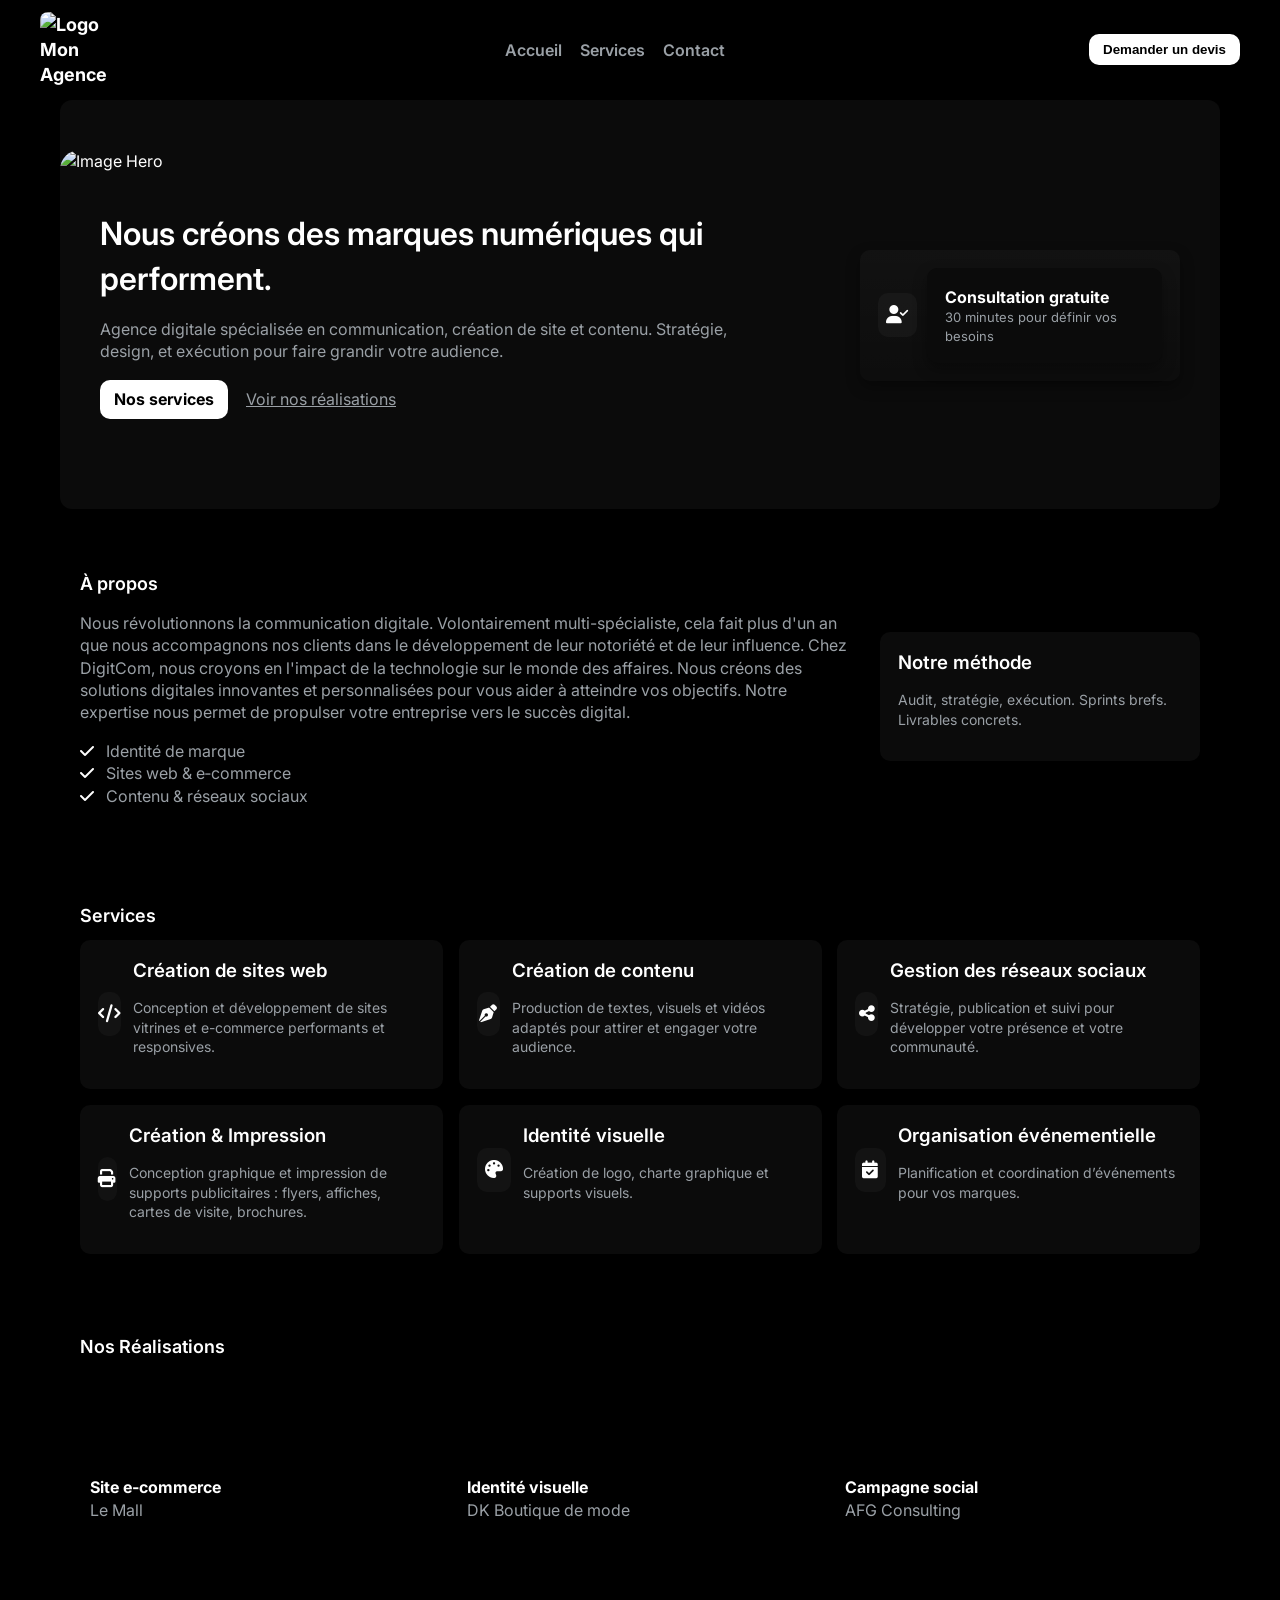
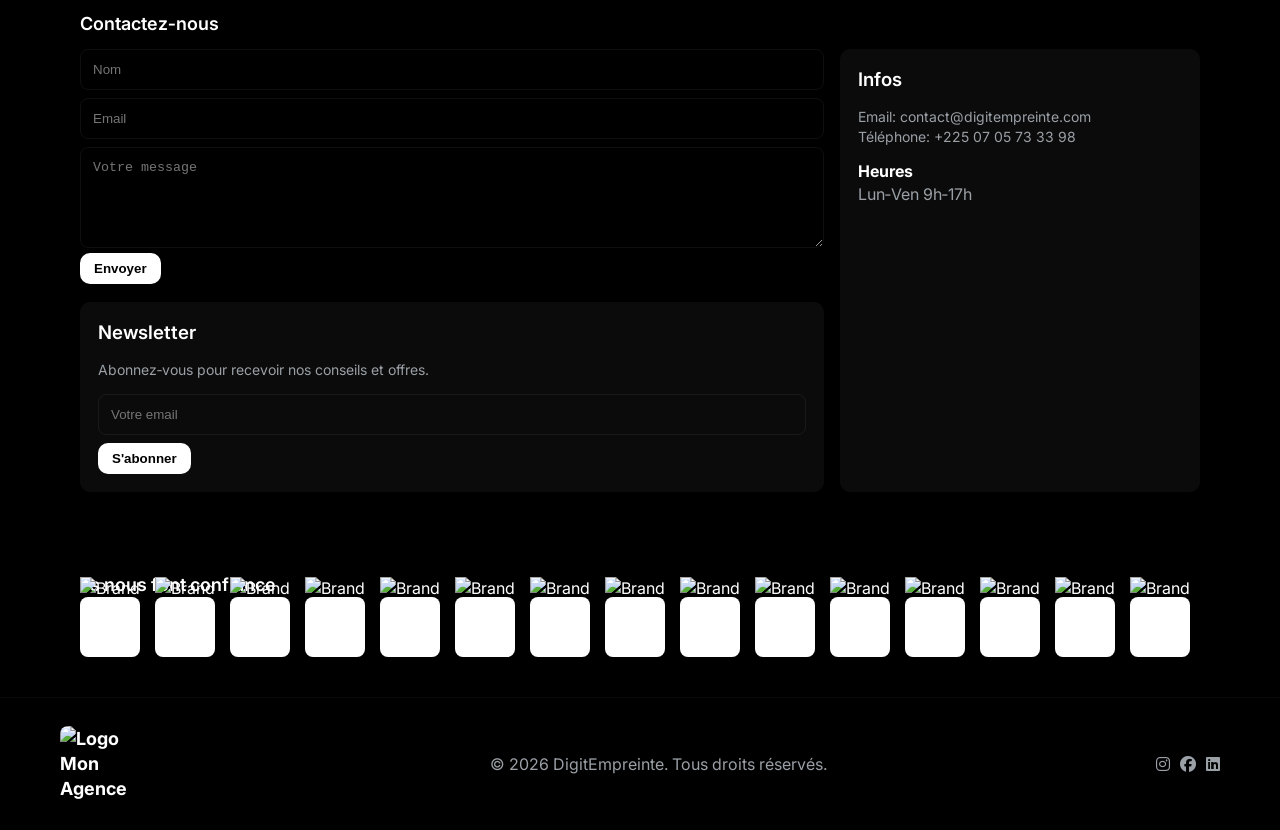
==== index.html @ fe8e8ead "Add files via upload" ====
<!doctype html>
<html lang="fr">
<head>
    <meta charset="utf-8">
    <meta name="viewport" content="width=device-width,initial-scale=1">
    <title>DigitEmpreinte</title>
    <link rel="preconnect" href="https://fonts.gstatic.com">
    <link href="https://fonts.googleapis.com/css2?family=Inter:wght@300;400;600;700&display=swap" rel="stylesheet">
    <!-- Font Awesome -->
<!-- Font Awesome -->
    <link rel="stylesheet" href="https://cdnjs.cloudflare.com/ajax/libs/font-awesome/6.5.0/css/all.min.css" />
    <link rel="stylesheet" href="style.css">
</head>
<body>
<!-- HTML Header portion avec logo image -->
<header>
  <div class="container nav">
    <div class="brand">
      <img src="images/logo.png" alt="Logo Mon Agence" style="width:100px;height:auto;border-radius:8px;object-fit:cover">
    </div>
    <nav>
      <ul>
        <li><a href="#accueil">Accueil</a></li>
        <li><a href="services.html">Services</a></li>
        <li><a href="contact.html">Contact</a></li>
      </ul>
    </nav>
    <div class="cta">
      <button class="btn" onclick="location.href='#contact'">Demander un devis</button>
      <button class="hamburger" id="hambBtn" aria-label="menu"><i class="fa-solid fa-bars"></i></button>
    </div>
  </div>
  <div class="mobile-nav container" id="mobileNav">
    <a href="index.html"><i class="fa-solid fa-house"></i> Accueil</a>
    <a href="services.html"><i class="fa-solid fa-gear"></i> Services</a>
    <a href="contact.html"><i class="fa-solid fa-envelope"></i> Contact</a>
  </div>
</header>


  <main class="container">
    <!-- HERO -->
    <section id="accueil" class="hero">
    <div class="hero-img">
    <img src="images/hero.jpg" alt="Image Hero" style="width:auto; border-top-left-radius:20px; border-top-right-radius:20px">
    </div>
    <div class="hero-inner">
        <div style="flex:1">
          <h1>Nous créons des marques numériques qui performent.</h1>
          <p>Agence digitale spécialisée en communication, création de site et contenu. Stratégie, design, et exécution pour faire grandir votre audience.</p>
          <div style="margin-top:18px;display:flex;gap:10px;align-items:center">
            <a class="btn" href="#services">Nos services</a>
            <a class="muted" href="#lafabrik" style="text-decoration:underline;padding:8px">Voir nos réalisations</a>
          </div>
        </div>
        <div style="width:320px">
          <div class="card" style="padding:18px;background:linear-gradient(180deg, rgba(255,255,255,0.03), rgba(255,255,255,0.01));">
            <div style="display:flex;gap:10px;align-items:center">
              <div class="icon"><i class="fa-solid fa-user-check"></i></div>
              <div class="card">
                <div style="font-weight:700">Consultation gratuite</div>
                <div class="muted" style="font-size:13px">30 minutes pour définir vos besoins</div>
              </div>
            </div>
          </div>
        </div>
      </div>
    </section>

    <!-- A PROPOS -->
    <section id="apropos">
      <div class="container">
        <div class="about">
          <div>
            <h2>À propos</h2>
            <p class="muted">Nous révolutionnons la communication digitale. Volontairement multi-spécialiste, cela fait plus d'un an que nous accompagnons nos clients dans le développement de leur notoriété et de leur influence.
            Chez DigitCom, nous croyons en l'impact de la technologie sur le monde des affaires. Nous créons des solutions digitales innovantes et personnalisées pour vous aider à atteindre vos objectifs. Notre expertise nous permet de propulser votre entreprise vers le succès digital.</p>
            <ul style="margin-top:12px;list-style:none;padding:0">
              <li class="muted"><i class="fa-solid fa-check" style="margin-right:8px;color:var(--accent)"></i> Identité de marque</li>
              <li class="muted"><i class="fa-solid fa-check" style="margin-right:8px;color:var(--accent)"></i> Sites web & e‑commerce</li>
              <li class="muted"><i class="fa-solid fa-check" style="margin-right:8px;color:var(--accent)"></i> Contenu & réseaux sociaux</li>
            </ul>
          </div>
          <div>
            <div class="card">
              <h3>Notre méthode</h3>
              <p class="muted">Audit, stratégie, exécution. Sprints brefs. Livrables concrets.</p>
            </div>
          </div>
        </div>
      </div>
    </section>

    <!-- SERVICES -->
    <section id="services">
        <div class="container">
            <h2>Services</h2>
            <div class="services-grid" style="margin-top:12px">

              <article class="card">
                  <div style="display:flex;gap:12px;align-items:center">
                    <div class="icon"><i class="fa-solid fa-code"></i></div>
                    <div>
                        <h3>Création de sites web</h3>
                        <p class="muted">Conception et développement de sites vitrines et e-commerce performants et responsives.</p>
                    </div>
                  </div>
              </article>

              <article class="card">
                  <div style="display:flex;gap:12px;align-items:center">
                  <div class="icon"><i class="fa-solid fa-pen-nib"></i></div>
                  <div>
                      <h3>Création de contenu</h3>
                      <p class="muted">Production de textes, visuels et vidéos adaptés pour attirer et engager votre audience.</p>
                  </div>
                  </div>
              </article>

              <article class="card">
                  <div style="display:flex;gap:12px;align-items:center">
                  <div class="icon"><i class="fa-solid fa-share-nodes"></i></div>
                  <div>
                      <h3>Gestion des réseaux sociaux</h3>
                      <p class="muted">Stratégie, publication et suivi pour développer votre présence et votre communauté.</p>
                  </div>
                  </div>
              </article>

              <article class="card">
                <div style="display:flex;gap:12px;align-items:center">
                  <div class="icon"><i class="fa-solid fa-print"></i></div>
                  <div>
                    <h3>Création & Impression</h3>
                    <p class="muted">Conception graphique et impression de supports publicitaires : flyers, affiches, cartes de visite, brochures.</p>
                  </div>
                </div>
              </article>

              <article class="card">
                <div style="display:flex;gap:12px;align-items:center">
                  <div class="icon"><i class="fa-solid fa-palette"></i></div>
                  <div>
                    <h3>Identité visuelle</h3>
                    <p class="muted">Création de logo, charte graphique et supports visuels.</p>
                  </div>
                </div>
              </article>

              <article class="card">
                <div style="display:flex;gap:12px;align-items:center">
                  <div class="icon"><i class="fa-solid fa-calendar-check"></i></div>
                  <div>
                    <h3>Organisation événementielle</h3>
                    <p class="muted">Planification et coordination d’événements pour vos marques.</p>
                  </div>
                </div>
              </article>

            </div>
        </div>
    </section>


    <!-- REALISATIONS / LA FABRIK -->
    <section id="lafabrik">
      <div class="container">
        <h2>Nos Réalisations</h2>
        <div class="portfolio-grid" style="margin-top:12px">
          <div class="portfolio-item" style="background-image:url('https://images.unsplash.com/photo-1498050108023-c5249f4df085?q=80&w=1200&auto=format&fit=crop')">
            <div class="overlay"><div><strong>Site e‑commerce</strong><div class="muted">Le Mall</div></div></div>
          </div>
          <div class="portfolio-item" style="background-image:url('https://images.unsplash.com/photo-1507679799987-c73779587ccf?q=80&w=1200&auto=format&fit=crop')">
            <div class="overlay"><div><strong>Identité visuelle</strong><div class="muted">DK Boutique de mode</div></div></div>
          </div>
          <div class="portfolio-item" style="background-image:url('https://images.unsplash.com/photo-1517245386807-bb43f82c33c4?q=80&w=1200&auto=format&fit=crop')">
            <div class="overlay"><div><strong>Campagne social</strong><div class="muted">AFG Consulting</div></div></div>
          </div>
        </div>
      </div>
    </section>

    <!-- CONTACT / NEWSLETTER -->
    <section id="contact">
      <div class="container">
        <h2>Contactez‑nous</h2>
        <div class="contact-grid" style="margin-top:12px">
          <div>
            <form onsubmit="event.preventDefault();alert('Message envoyé (demo)')">
              <input type="text" name="name" placeholder="Nom" required>
              <input type="email" name="email" placeholder="Email" required style="margin-top:8px">
              <textarea name="message" rows="5" placeholder="Votre message" style="margin-top:8px"></textarea>
              <button class="btn submit" type="submit">Envoyer</button>
            </form>
            <div style="margin-top:18px" class="card">
              <h3>Newsletter</h3>
              <p class="muted">Abonnez‑vous pour recevoir nos conseils et offres.</p>
              <form onsubmit="event.preventDefault();alert('Inscription newsletter (demo)')" style="margin-top:8px">
                <input type="email" placeholder="Votre email" required>
                <button class="btn" type="submit" style="margin-top:8px">S'abonner</button>
              </form>
            </div>
          </div>
          <aside class="card">
            <h3>Infos</h3>
            <p class="muted">Email: contact@digitempreinte.com<br>Téléphone: +225 07 05 73 33 98</p>
            <div style="margin-top:12px"><strong>Heures</strong><div class="muted">Lun‑Ven 9h‑17h</div></div>
          </aside>
        </div>
      </div>
    </section>

    <!-- CLIENTS -->
    <section id="clients">
      <div class="container">
        <h2>Ils nous font confiance</h2>
        <div class="clients">
          <div class="client-img">
            <img src="images/athen.PNG" alt="Brand A">
          </div>
          <div class="client-img">
            <img src="images/ccc.PNG" alt="Brand A">
          </div>
          <div class="client-img">
            <img src="images/cleanco.PNG" alt="Brand A">
          </div>
          <div class="client-img">
            <img src="images/club.PNG" alt="Brand A">
          </div>
          <div class="client-img">
            <img src="images/lbc.PNG" alt="Brand A">
          </div>
          <div class="client-img">
            <img src="images/coconut.jpg" alt="Brand A">
          </div>
          <div class="client-img">
            <img src="images/dbk.jpeg" alt="Brand A">
          </div>
          <div class="client-img">
            <img src="images/dk.jpg" alt="Brand A">
          </div>
          <div class="client-img">
            <img src="images/kamonarde.jpg" alt="Brand A">
          </div>
          <div class="client-img">
            <img src="images/tatou.PNG" alt="Brand A">
          </div>
          <div class="client-img">
            <img src="images/wec.PNG" alt="Brand A">
          </div>
          <div class="client-img">
            <img src="images/klaman.png" alt="Brand A">
          </div>
          <div class="client-img">
            <img src="images/2ma.PNG" alt="Brand A">
          </div>
          <div class="client-img">
            <img src="images/lemall.png" alt="Brand A">
          </div>
          <div class="client-img">
            <img src="images/tripora.png" alt="Brand A">
          </div>
        </div>
      </div>
    </section>
  </main>

  <footer>
    <div class="container" style="display:flex;justify-content:space-between;align-items:center;gap:12px;flex-wrap:wrap">
      <div class="brand">
        <img src="images/logo.png" alt="Logo Mon Agence" style="width:100px;height:auto;border-radius:8px;object-fit:cover">
      </div>
      <div class="muted">© <span id="year"></span> DigitEmpreinte. Tous droits réservés.</div>
      <div style="display:flex;gap:10px;align-items:center">
        <a href="#" class="muted"><i class="fa-brands fa-instagram"></i></a>
        <a href="#" class="muted"><i class="fa-brands fa-facebook"></i></a>
        <a href="#" class="muted"><i class="fa-brands fa-linkedin"></i></a>
      </div>
    </div>
  </footer>

  <script src="script.js"></script>
</body>
</html>
---- style.css ----
/* style.css — Thème noir & blanc, performant, accessible */
:root{
  --white:#ffffff;
  --black:#000000;
  --muted:#9aa0a6; /* gris moyen */
  --glass:rgba(255,255,255,0.03);
  --accent:#ffffff; /* pour rappel, tout en blanc/noir */
  --radius:10px;
  --maxw:1200px;
  --pad:10px;
  --shadow: 0 6px 14px rgba(0,0,0,0.35);
  font-family: Inter, system-ui, -apple-system, 'Segoe UI', Roboto, 'Helvetica Neue', Arial, sans-serif;
}

/* Reset minimal et performant */
*{box-sizing:border-box}
html,body{height:100%}
body{margin:0;background:var(--black);color:var(--white);-webkit-font-smoothing:antialiased;line-height:1.4}
img{max-width:100%;display:block;height:auto}
a{text-decoration:none;color:inherit}

.container{max-width:var(--maxw);margin:0 auto;padding:0 20px}

/* Typo */
h1,h2,h3{margin:0;color:var(--white);font-weight:600}
h1{font-size:2rem}
h2{font-size:1.125rem}

/* Header */
header{position:sticky;top:0;background:rgba(0,0,0,0.6);backdrop-filter:blur(6px);z-index:40}
.nav{display:flex;align-items:center;justify-content:space-between;padding:12px 0}
.brand{display:flex;align-items:center;gap:10px;font-weight:700;font-size:18px;color:var(--white)}
.logo{width:44px;height:44px;border-radius:8px;background:var(--white);display:flex;align-items:center;justify-content:center;color:var(--black)}
nav ul{display:flex;gap:18px;list-style:none;margin:0;padding:0}
nav a{color:var(--muted);font-weight:600}
nav a:focus, nav a:hover{color:var(--white);outline:none}
.cta {display: flex;}
.btn{background:var(--white);color:var(--black);padding:8px 14px;border-radius:10px;border:none;font-weight:700;cursor:pointer}
.btn:focus{outline:2px solid var(--white);outline-offset:2px}

.hamburger{display:none;background:none;border:0;color:var(--muted);font-size:20px;cursor:pointer}
.mobile-nav{display:none}

/* Hero */
.hero{padding:50px 0;border-radius:12px;margin:22px 0;background-color:#0b0b0b;margin-top:0}
.hero-inner{display:flex;gap:24px;align-items:center;padding:40px}
.hero p{color:var(--muted);max-width:680px}

/* Grid / Sections */
section{padding:40px 0}
.about{display:grid;grid-template-columns:1fr 320px;gap:24px;align-items:center}
.services-grid{display:grid;grid-template-columns:repeat(3,1fr);gap:16px}
.card{background:#0b0b0b;padding:18px;border-radius:var(--radius);box-shadow:var(--shadow)}
.card p{color:var(--muted);font-size:14px}

.portfolio-grid{display:grid;grid-template-columns:repeat(3,1fr);gap:12px}
.portfolio-item{height:160px;border-radius:10px;position:relative;overflow:hidden;background-size:cover;background-position:center}
.overlay{position:absolute;inset:0;background:linear-gradient(180deg,transparent,rgba(0,0,0,0.6));display:flex;align-items:flex-end;padding:10px}

.contact-grid{display:grid;grid-template-columns:1fr 360px;gap:16px}
form input, form textarea{width:100%;padding:12px;border-radius:8px;border:1px solid rgba(255,255,255,0.06);background:transparent;color:var(--white)}

.clients{display:flex;gap:18px;flex-wrap:wrap;align-items:center}
.client{background:rgba(255,255,255,0.03);padding:14px;border-radius:10px;min-width:100px;text-align:center;color:var(--muted)}

footer{padding:28px 0;border-top:1px solid rgba(255,255,255,0.03);color:var(--muted)}

/* Accessibility and interaction improvements */
:focus{outline:none}
[tabindex]:focus{outline:2px solid var(--white);outline-offset:3px}

/* Performance: limit transforms, use will-change where beneficial */
.card, .hero-inner, .portfolio-item{will-change:transform,opacity}

/* Small utilities */
.muted{color:var(--muted)}
.icon{display:inline-flex;align-items:center;justify-content:center;width:44px;height:44px;border-radius:10px;background:rgba(255,255,255,0.03);font-size:18px;color:var(--white)}
/* Minimal print rule */
@media print{header,footer,form{display:none}body{color:#000;background:#fff}}

.clients {
  display: flex;
  flex-wrap: wrap;
  gap: 15px;
  align-items: center;
}
.client {
  text-align: center;
}
.client-img {
  width: 60px; /* ajustable selon besoin */
  height: 60px;
  background: #ffffff; /* fond blanc */
  border-radius: 8px;  /* coins arrondis */
  display: flex;
  align-items: center;
  justify-content: center;
  padding: 0px; /* espace entre l'image et le cadre */
  box-shadow: 0 4px 10px rgba(0,0,0,0.1);
}

.client-img img {
  width: 100px;   /* ajustable */
  height: 100px;  /* ajustable */
  object-fit: contain;
}

.service-card {
  display: block;
  background: #ffffff;
  color: #000000;
  padding: 20px;
  border-radius: 10px;
  text-decoration: none;
  transition: transform 0.2s ease, box-shadow 0.2s ease;
  box-shadow: 0 4px 10px rgba(0,0,0,0.08);
}

.service-card:hover {
  transform: translateY(-4px);
  box-shadow: 0 6px 14px rgba(0,0,0,0.12);
}

.service-card h3 {
  margin-bottom: 10px;
  font-size: 18px;
  font-weight: 700;
  color: #000;
}

.service-card p {
  font-size: 14px;
  color: #444;
  line-height: 1.4;
}

/* Hero Service */
.hero-service {
  position: relative;
  background: url("images/font.jpg") center/cover no-repeat;
  height: 45vh;
  display: flex;
  align-items: center;
  justify-content: center;
  text-align: center;
}

.hero-service .hero-content {
  color: #fff;
  padding: 0px;
  max-width: 800px;
}

.hero-service .hero-content h1 {
  font-size: 1.5rem;
  margin: 0px 0;
  font-weight: 500;
}

.hero-service .hero-content p {
  font-size: 1rem;
  color: #ddd;
  font-weight: normal;
  margin-top: 0px;
}

.hero-service .hero-content img {
  width: 100px;
  height: auto;
  margin: auto;
}

.service-details {
  padding: 60px 20px;
}

.service-details h2 {
  font-size: 1.5rem;
  margin-bottom: 20px;
}

.service-details p {
  margin-bottom: 30px;
  line-height: 1.6;
  color: #AAA;
}

.service-features {
  list-style: none;
  padding: 0;
  margin-bottom: 40px;
}

.service-features li {
  margin-bottom: 12px;
  font-size: 1rem;
  display: flex;
  align-items: center;
  gap: 10px;
}

.service-features i {
  color: #FFF;
}

/* Cards grid */
.cards-grid {
  display: grid;
  grid-template-columns: repeat(4, 1fr);
  gap: 20px;
  margin-top: 30px;
}

.card-card {
  background: #fff;
  border-radius: 10px;
  overflow: hidden;
  box-shadow: 0 4px 12px rgba(0,0,0,0.1);
  display: flex;
  flex-direction: column;
}

.card-card img {
  width: 100%;
  height: 40vh;
  object-fit: cover;
}

.card-content {
  padding: 0px 15px;
  margin-top: 0;
}

.card-content h3 {
  margin-top: 0;
  margin-bottom: 8px;
  font-size: 1.2rem;
}

.card-content p {
  font-size: 0.95rem;
  margin-bottom: 6px;
  color: #333;
}

.card-content strong {
  color: #000;
}

/* Hero content icons */
.hero-content i{
  font-size: 20px;
  color: #FFF;
}

/* Contact items */
.contact-item {
  padding: 60px 20px;
  display: grid;
  grid-template-columns: repeat(2, 1fr);
  gap: 30px;
  text-align: center;
}

.contact-item i {
  font-size: 2rem;
  color: #fff;
  margin-bottom: 12px;
}

.contact-item h3 {
  margin-bottom: 6px;
  font-size: 1.1rem;
}

.contact-item p {
  color: #555;
  font-size: 0.95rem;
}

.social-icons {
  display: flex;
  gap: 15px;
  justify-content: center;
  margin-top: 10px;
}

.social-icons a {
  color: #000;
  font-size: 1.5rem;
  transition: color 0.3s;
}

.social-icons a:hover {
  color: #25A63C;
}

/* Formulaire */
.contact-form {
  padding: 60px 20px;
}

.contact-form h2 {
  text-align: center;
  margin-bottom: 30px;
}

.contact-form form {
  max-width: 600px;
  margin: auto;
  display: flex;
  flex-direction: column;
  gap: 15px;
}

.contact-form input,
.contact-form textarea {
  padding: 12px;
  border: 1px solid #ccc;
  border-radius: 6px;
  font-size: 1rem;
}

.contact-form button.btn {
  width: fit-content;
  align-self: center;
  padding: 12px 30px;
  font-weight: bold;
}

/* Select style */
form select {
  width: 100%;
  padding: 12px 15px;
  font-size: 1rem;
  border: 1px solid #ccc;
  border-radius: 8px;
  background-color: #000;
  appearance: none;
  -webkit-appearance: none;
  -moz-appearance: none;
  cursor: pointer;
  color: #FFF;
  transition: border-color 0.3s, box-shadow 0.3s;
}

form select:focus {
  outline: none;
  border-color: #25A63C;
  box-shadow: 0 0 5px rgba(37, 166, 60, 0.5);
}

.select-wrapper {
  position: relative;
}

.select-wrapper::after {
  content: "\f078"; /* icône Font Awesome flèche bas */
  font-family: "Font Awesome 6 Free";
  font-weight: 900;
  position: absolute;
  right: 15px;
  top: 50%;
  transform: translateY(-50%);
  pointer-events: none;
  color: #333;
  font-size: 0.9rem;
}

/* Responsive */
/* Responsive */
@media (max-width:900px){
  .container{padding:0 20px;} /* padding normal */
  .about{grid-template-columns:1fr}
  .hero-inner{flex-direction:column;align-items:flex-start;padding:24px}
  .services-grid{grid-template-columns:repeat(2,1fr)}
  .portfolio-grid{grid-template-columns:repeat(2,1fr)}
  .contact-grid{grid-template-columns:1fr}
}

@media (max-width:768px){
  .container{padding:0 5px;} /* padding normal pour tout le site */
  form select { font-size:0.95rem; padding:10px 12px; }
  .select-wrapper::after { font-size:0.8rem; }
  .contact-grid { grid-template-columns:1fr; gap:20px; }
  .cards-grid { grid-template-columns:1fr; gap:20px; }
  .hero-service { height:50vh; }
  .hero-content h1 { font-size:1.8rem; }
  .hero-content p { font-size:1rem; }
}

@media (max-width:700px){
  nav ul{display:none}
  .hamburger{display:block}
  .mobile-nav{display:none;background:#070707;position:absolute;right:16px;top:80px;padding:12px;box-shadow:0 8px 24px rgba(0,0,0,0.6)}
  .mobile-nav a{display:block;padding:8px 12px;color:var(--muted)}
  .hero-inner{padding:18px}
  .services-grid{grid-template-columns:1fr}
  .portfolio-grid{grid-template-columns:1fr}

  /* --- CORRECTION HEADER PETIT ÉCRAN --- */
  .nav{
    display:flex;
    align-items:center;
    justify-content:space-between;
  }
  .nav .brand{flex:1;}
  .btn{margin-left:10px; flex-shrink:0;}
  .hamburger{margin-left:10px; flex-shrink:0;}
}


/* Motion preference */
@media (prefers-reduced-motion: reduce){
  * {transition:none!important;animation:none!important}
}
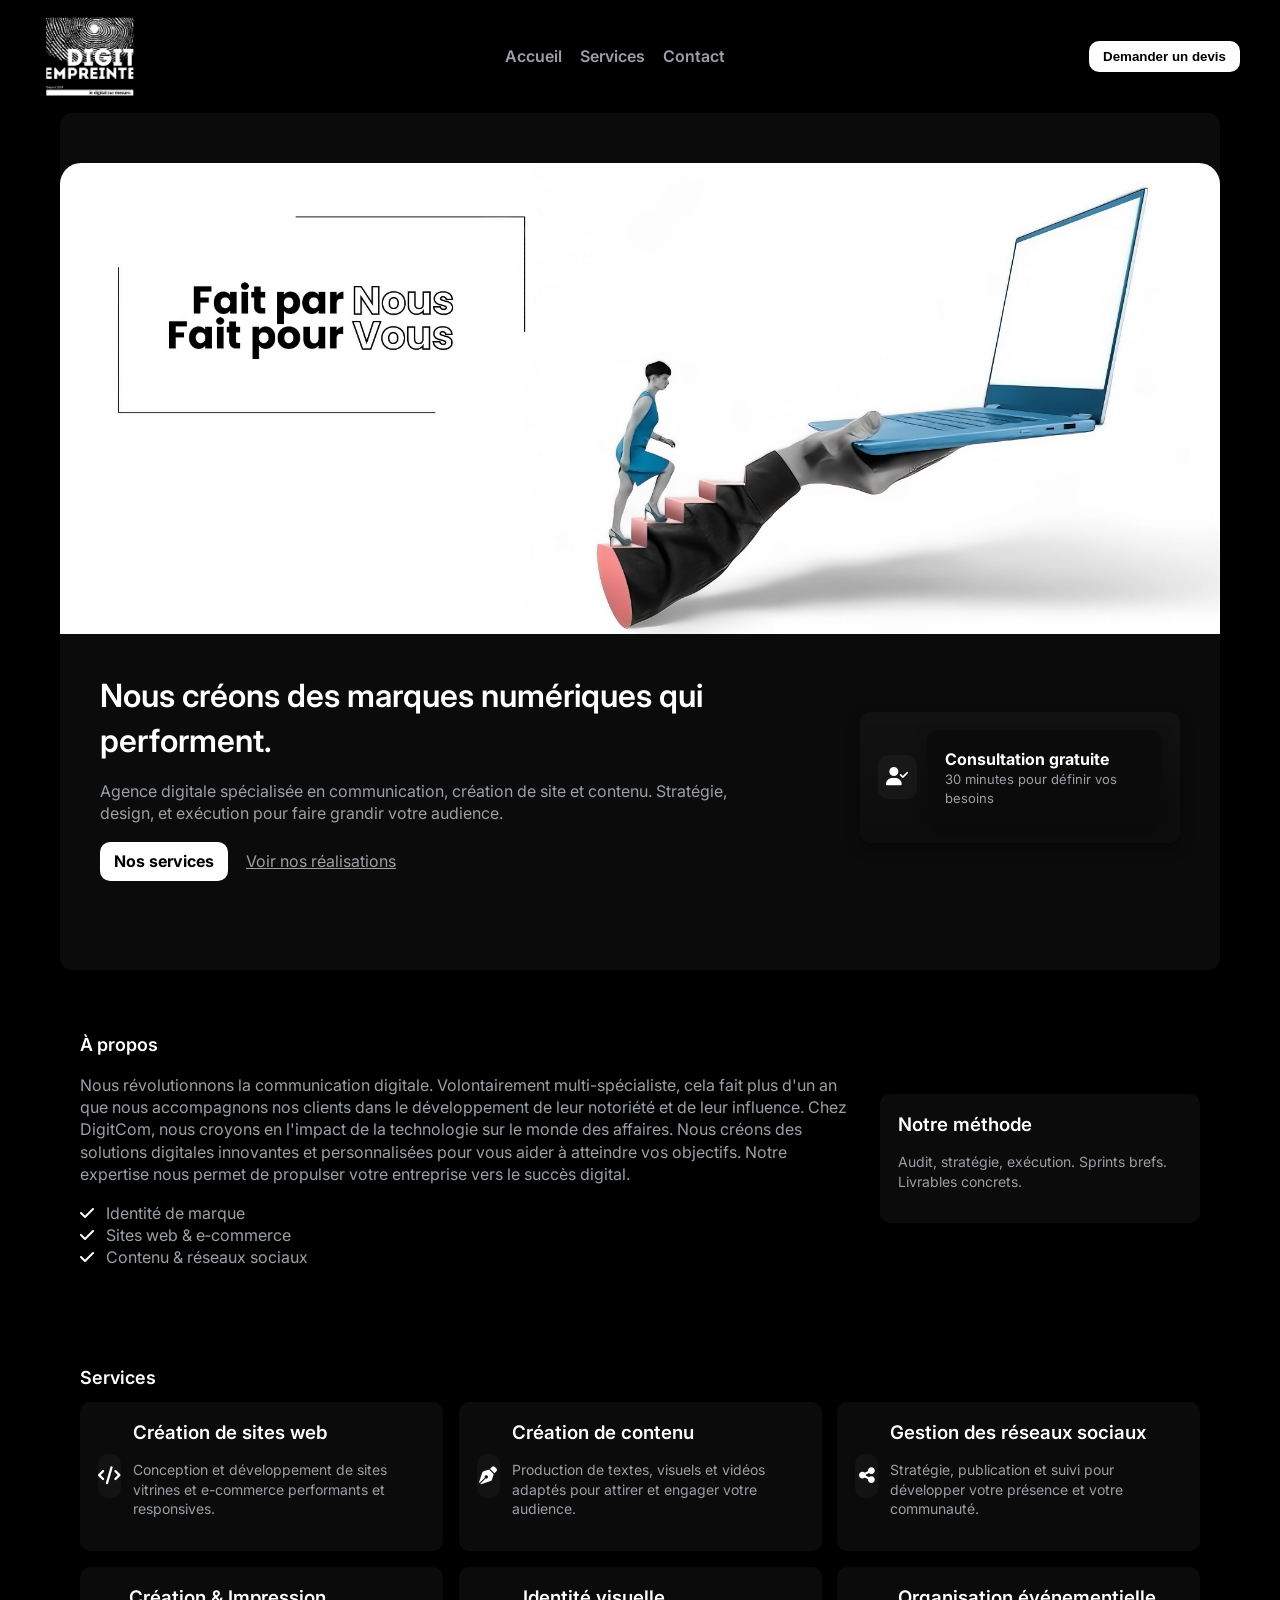
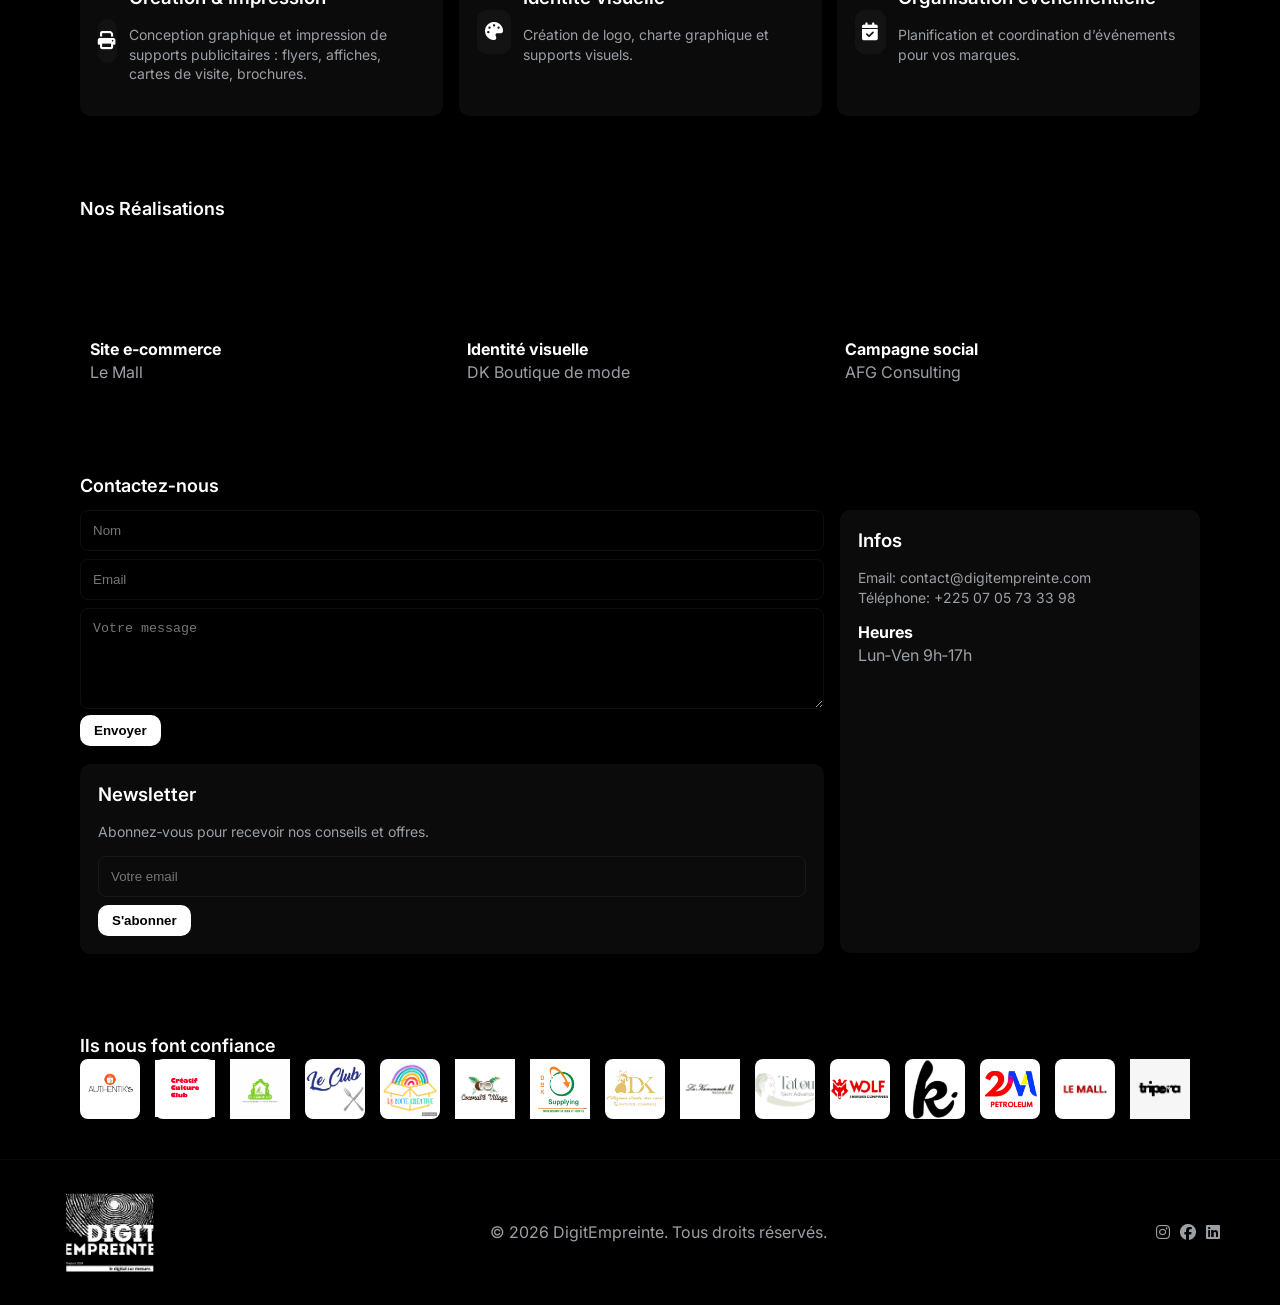
==== commit 4e001e8f: "Update index.html" ====
--- a/index.html
+++ b/index.html
@@ -42,7 +42,7 @@
     <!-- HERO -->
     <section id="accueil" class="hero">
     <div class="hero-img">
-    <img src="images/hero.jpg" alt="Image Hero" style="width:auto; border-top-left-radius:20px; border-top-right-radius:20px">
+    <img src="images/hero.jpg" alt="Image Hero" style="width:auto; border-top-left-radius:21px; border-top-right-radius:21px">
     </div>
     <div class="hero-inner">
         <div style="flex:1">
@@ -282,3 +282,4 @@
   <script src="script.js"></script>
 </body>
 </html>
+
